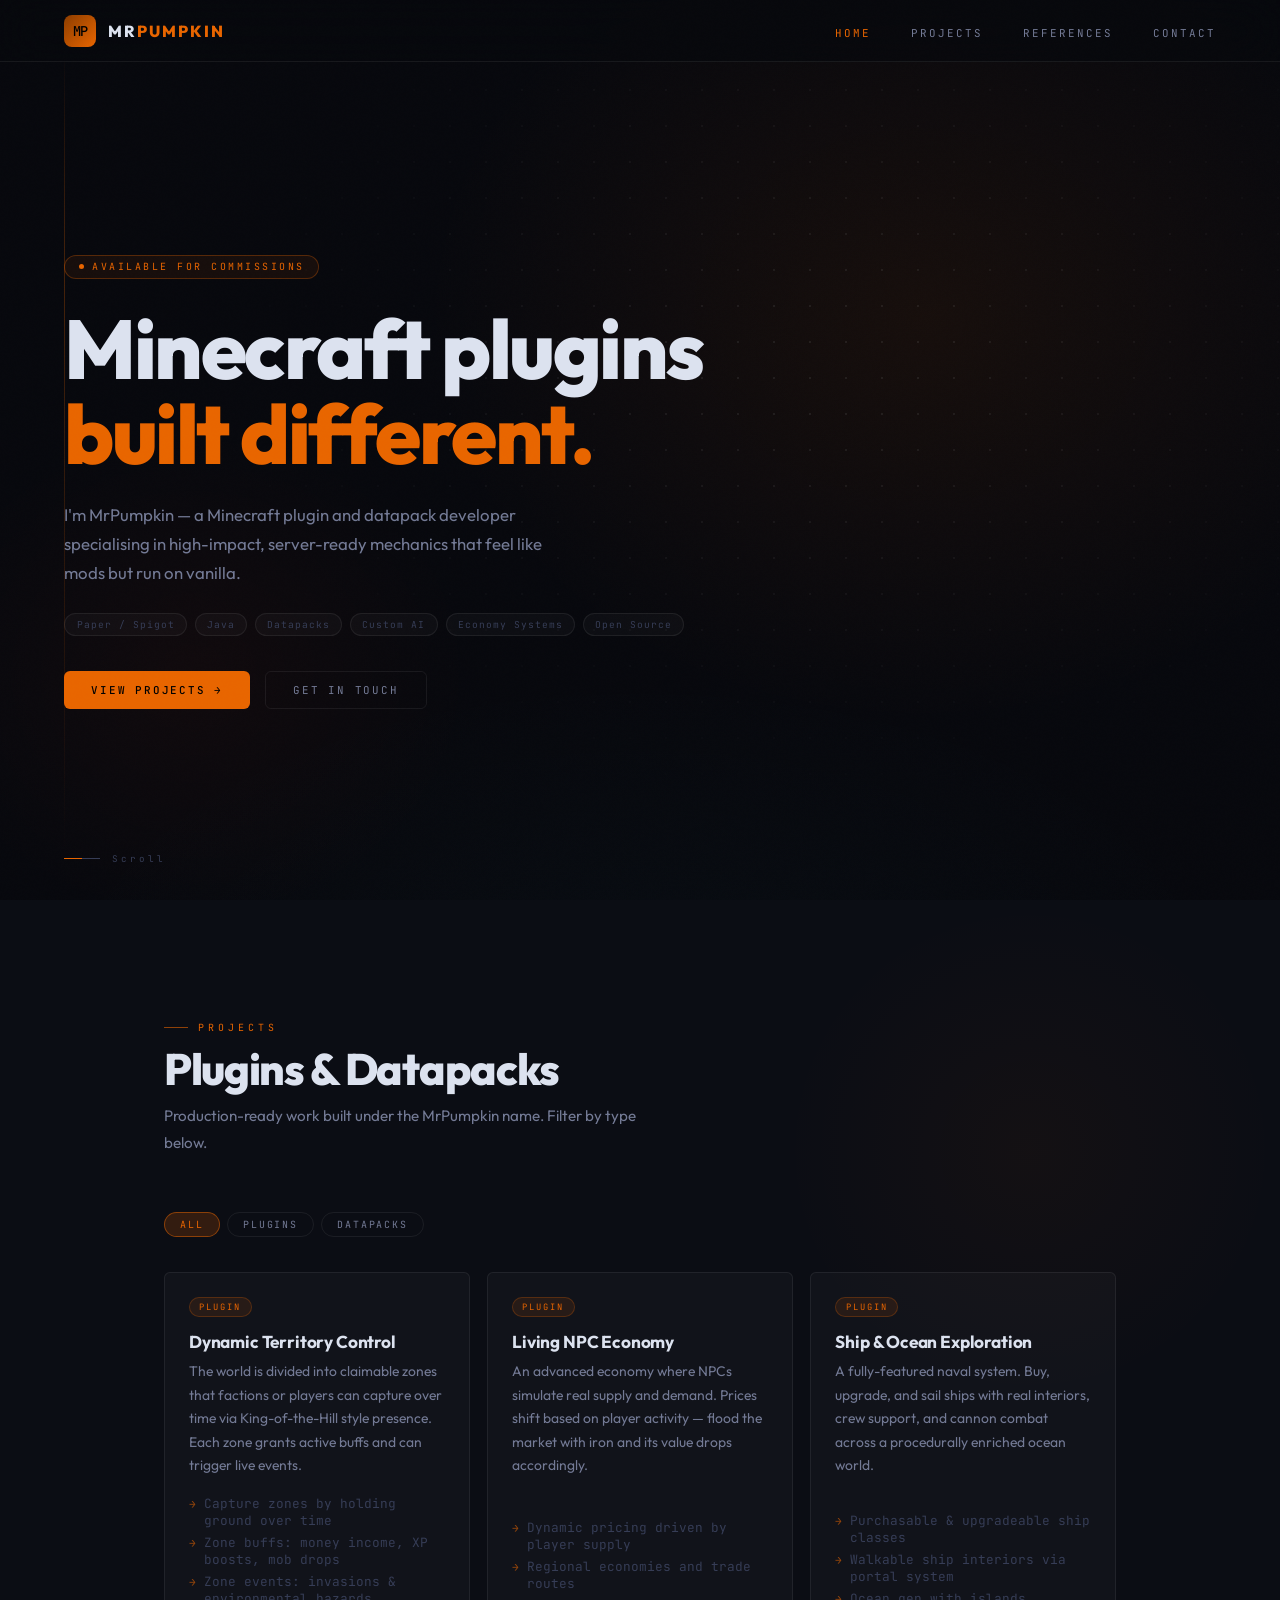
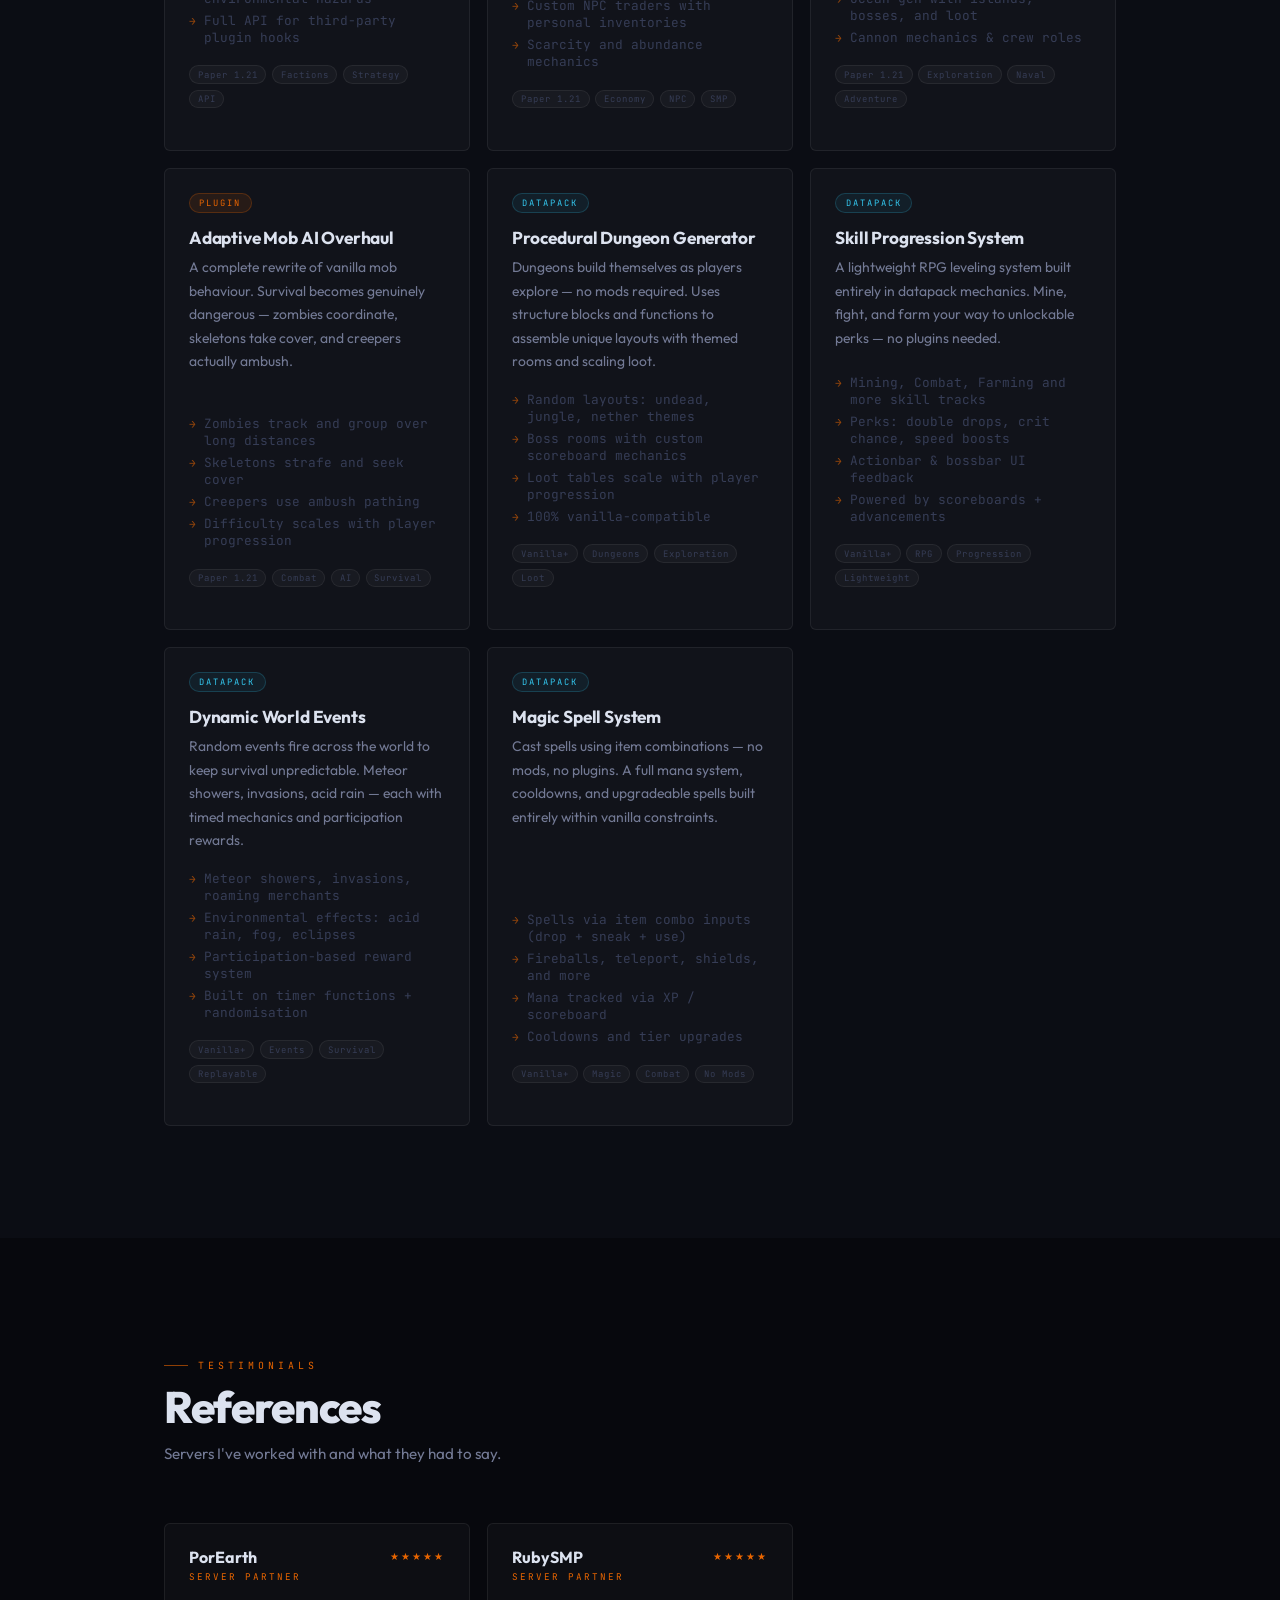
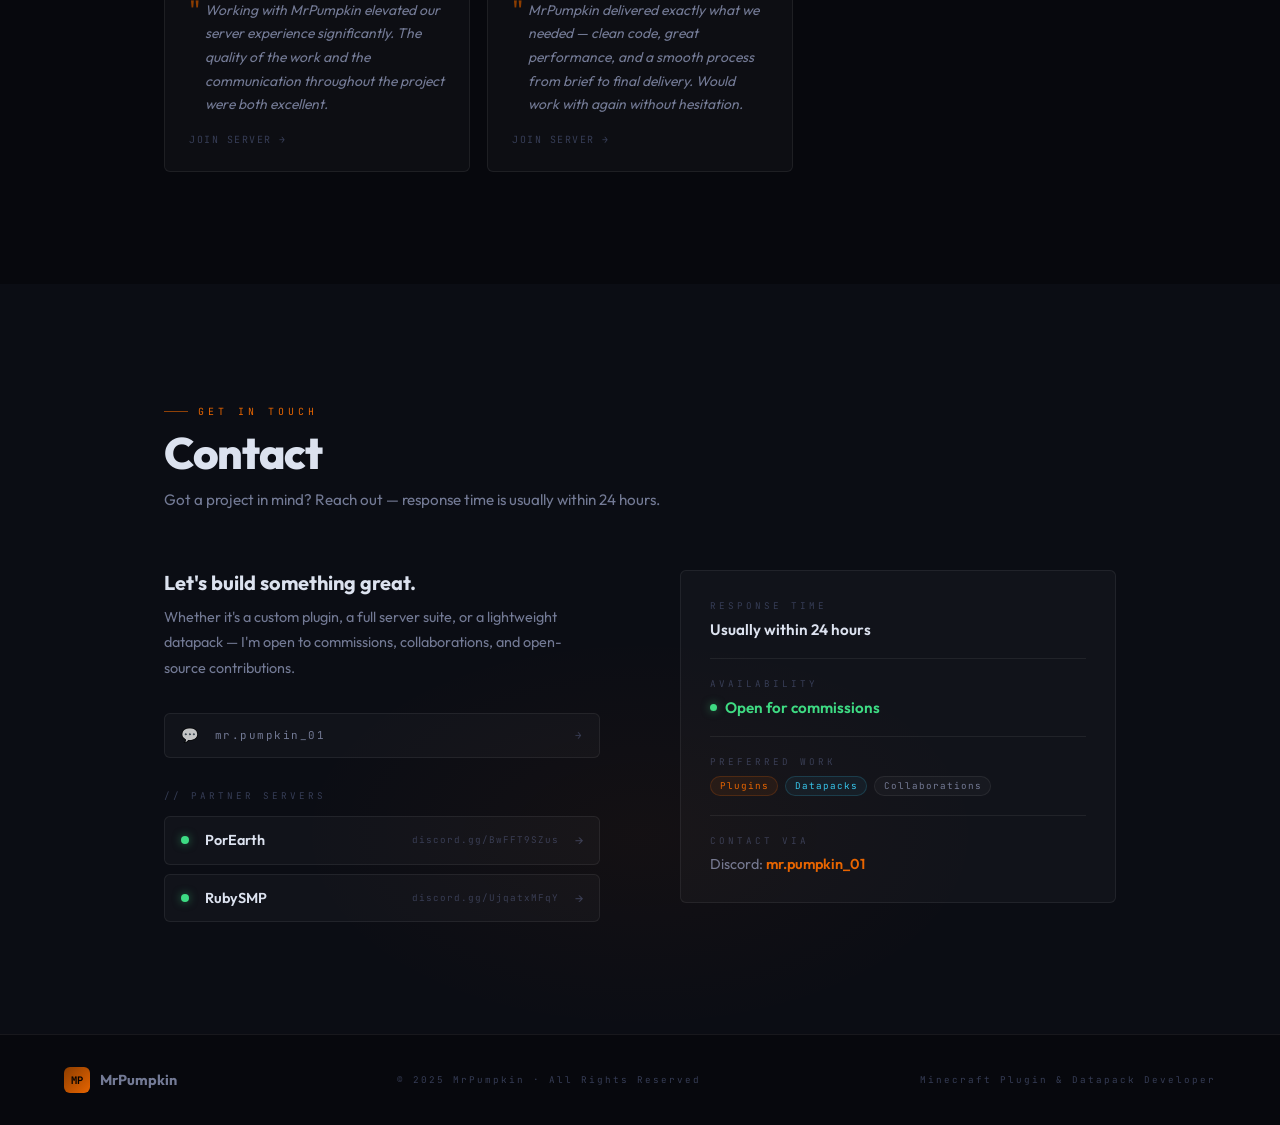
==== index.html @ 72184e40 "Add files via upload" ====
<!DOCTYPE html>
<html lang="en">
<head>
  <meta charset="UTF-8"/>
  <meta name="viewport" content="width=device-width, initial-scale=1.0"/>
  <title>MrPumpkin — Minecraft Developer</title>
  <link href="https://fonts.googleapis.com/css2?family=Outfit:wght@300;400;500;600;700;800&family=JetBrains+Mono:wght@300;400;500&display=swap" rel="stylesheet"/>
  <style>
    :root {
      --bg:        #07080d;
      --bg2:       #0b0d14;
      --bg3:       #0f1119;
      --surface:   rgba(255,255,255,0.028);
      --surface2:  rgba(255,255,255,0.05);
      --border:    rgba(255,255,255,0.065);
      --border-h:  rgba(230,100,0,0.5);

      --amber:     #e86500;
      --amber-lt:  #f5883a;
      --amber-dk:  #8c3d00;
      --amber-glow:rgba(232,101,0,0.18);

      --text:      #dce2ef;
      --text-2:    #737a95;
      --text-3:    #363d56;

      --cyan:      #34c8f0;
      --green:     #3ddc84;

      --r: 6px;
      --mono: 'JetBrains Mono', monospace;
      --sans: 'Outfit', sans-serif;

      --ease: cubic-bezier(0.16, 1, 0.3, 1);
    }

    *, *::before, *::after { box-sizing:border-box; margin:0; padding:0; }
    html { scroll-behavior:smooth; }
    body {
      background:var(--bg);
      color:var(--text);
      font-family:var(--sans);
      font-size:16px;
      overflow-x:hidden;
      -webkit-font-smoothing:antialiased;
    }

    /* ── NOISE OVERLAY ── */
    body::before {
      content:''; position:fixed; inset:0; z-index:900; pointer-events:none;
      background-image:url("data:image/svg+xml,%3Csvg viewBox='0 0 512 512' xmlns='http://www.w3.org/2000/svg'%3E%3Cfilter id='n'%3E%3CfeTurbulence type='fractalNoise' baseFrequency='0.75' numOctaves='4' stitchTiles='stitch'/%3E%3C/filter%3E%3Crect width='100%25' height='100%25' filter='url(%23n)'/%3E%3C/svg%3E");
      opacity:0.022; mix-blend-mode:overlay;
    }

    /* ── NAV ── */
    nav {
      position:fixed; top:0; width:100%; z-index:500;
      height:62px; display:flex; align-items:center; justify-content:space-between;
      padding:0 4rem;
      background:rgba(7,8,13,0.75);
      backdrop-filter:blur(24px) saturate(1.4);
      border-bottom:1px solid var(--border);
      transition:background .3s;
    }
    .logo {
      display:flex; align-items:center; gap:.75rem;
      font-family:var(--sans); font-weight:800; font-size:1rem; color:var(--text);
      text-decoration:none;
    }
    .logo-icon {
      width:32px; height:32px; border-radius:8px;
      background:linear-gradient(135deg, var(--amber-dk), var(--amber));
      display:grid; place-items:center;
      font-size:.85rem; font-family:var(--mono); font-weight:500; color:#000;
      letter-spacing:-1px; flex-shrink:0;
    }
    .logo-name { color:var(--text); }
    .logo-name em { color:var(--amber); font-style:normal; }

    nav ul { list-style:none; display:flex; gap:2.5rem; }
    nav a {
      font-family:var(--mono); font-size:.68rem; letter-spacing:2px;
      text-transform:uppercase; color:var(--text-2); text-decoration:none;
      transition:color .2s;
    }
    nav a:hover, nav a.active { color:var(--amber); }

    /* ── HERO ── */
    #hero {
      min-height:100vh; display:flex; align-items:center;
      padding:62px 4rem 0; position:relative; overflow:hidden;
    }

    /* layered background */
    .hero-bg {
      position:absolute; inset:0; pointer-events:none;
      background:
        radial-gradient(ellipse 60% 70% at 72% 35%, rgba(232,101,0,.07) 0%, transparent 65%),
        radial-gradient(ellipse 40% 50% at 15% 75%, rgba(255,60,0,.04) 0%, transparent 55%),
        radial-gradient(ellipse 80% 60% at 50% 110%, rgba(52,200,240,.025) 0%, transparent 60%),
        var(--bg);
    }

    /* dot grid */
    .hero-dots {
      position:absolute; inset:0; pointer-events:none;
      background-image:radial-gradient(circle, rgba(255,255,255,.07) 1px, transparent 1px);
      background-size:36px 36px;
      mask-image:radial-gradient(ellipse 70% 70% at 65% 40%, black 10%, transparent 75%);
    }

    /* vertical accent lines */
    .hero-vline {
      position:absolute; top:0; bottom:0; width:1px; pointer-events:none;
      background:linear-gradient(transparent 5%, rgba(232,101,0,.15) 30%, rgba(232,101,0,.06) 70%, transparent 95%);
    }
    .hero-vline:nth-child(1){ right:26%; }
    .hero-vline:nth-child(2){ right:52%; opacity:.4; }

    .hero-inner { position:relative; z-index:2; max-width:820px; }

    .pill {
      display:inline-flex; align-items:center; gap:.55rem;
      font-family:var(--mono); font-size:.62rem; letter-spacing:2.5px; text-transform:uppercase;
      padding:.28rem .85rem; border-radius:100px;
      border:1px solid rgba(232,101,0,.3);
      color:var(--amber); background:rgba(232,101,0,.07);
      margin-bottom:1.8rem;
      animation:fadeup .7s var(--ease) both .05s;
    }
    .pill-dot { width:5px; height:5px; background:var(--amber); border-radius:50%; animation:blink 2s ease infinite; }
    @keyframes blink { 0%,100%{opacity:1} 50%{opacity:.25} }

    h1 {
      font-family:var(--sans); font-weight:800;
      font-size:clamp(2.8rem, 6.5vw, 5.5rem);
      line-height:1.02; letter-spacing:-.03em; color:var(--text);
      animation:fadeup .7s var(--ease) both .15s;
    }
    h1 .accent { color:var(--amber); }
    h1 .dim { color:var(--text-2); font-weight:300; }

    .hero-body {
      font-size:1.05rem; line-height:1.75; color:var(--text-2);
      max-width:520px; margin-top:1.4rem;
      animation:fadeup .7s var(--ease) both .28s;
    }

    .hero-stack {
      display:flex; flex-wrap:wrap; gap:.5rem; margin-top:1.6rem;
      animation:fadeup .7s var(--ease) both .38s;
    }
    .stack-tag {
      font-family:var(--mono); font-size:.6rem; letter-spacing:1px;
      padding:.24rem .7rem; border:1px solid var(--border);
      color:var(--text-3); background:var(--surface); border-radius:100px;
    }

    .hero-actions {
      display:flex; gap:.9rem; margin-top:2.2rem; flex-wrap:wrap;
      animation:fadeup .7s var(--ease) both .48s;
    }

    .btn {
      display:inline-flex; align-items:center; gap:.5rem;
      padding:.68rem 1.7rem; font-family:var(--mono); font-size:.68rem;
      letter-spacing:1.8px; text-transform:uppercase; text-decoration:none;
      border:none; cursor:pointer; border-radius:var(--r);
      transition:all .28s var(--ease); white-space:nowrap;
    }
    .btn-primary { background:var(--amber); color:#000; font-weight:500; }
    .btn-primary:hover { background:var(--amber-lt); box-shadow:0 0 32px rgba(232,101,0,.45); transform:translateY(-2px); }
    .btn-outline { background:transparent; color:var(--text-2); border:1px solid var(--border); }
    .btn-outline:hover { border-color:var(--border-h); color:var(--amber); background:var(--amber-glow); transform:translateY(-2px); }

    .hero-scroll {
      position:absolute; bottom:2.2rem; left:4rem; z-index:2;
      display:flex; align-items:center; gap:.7rem;
      font-family:var(--mono); font-size:.58rem; letter-spacing:3px; color:var(--text-3);
      animation:fadeup .7s var(--ease) both .9s;
    }
    .scroll-bar { width:36px; height:1px; background:var(--text-3); position:relative; overflow:hidden; }
    .scroll-fill { position:absolute; inset:0 auto 0 0; width:50%; background:var(--amber); animation:run 2.2s ease infinite; }
    @keyframes run { 0%{left:-60%} 100%{left:120%} }

    /* ── SECTION BASE ── */
    section { position:relative; }
    .wrap { max-width:1080px; margin:0 auto; padding:7rem 4rem; }

    .sh { margin-bottom:3.5rem; }
    .sh-label {
      font-family:var(--mono); font-size:.62rem; letter-spacing:4px; text-transform:uppercase;
      color:var(--amber); display:inline-flex; align-items:center; gap:.65rem; margin-bottom:.7rem;
    }
    .sh-label::before { content:''; display:block; width:24px; height:1px; background:var(--amber); opacity:.6; }
    h2 {
      font-family:var(--sans); font-weight:800;
      font-size:clamp(1.85rem,4vw,2.75rem);
      color:var(--text); letter-spacing:-.03em; line-height:1.1;
    }
    .sh-sub { font-size:.95rem; color:var(--text-2); line-height:1.75; margin-top:.6rem; max-width:500px; }

    /* ── PLUGINS SECTION ── */
    #plugins { background:var(--bg2); }
    #plugins::before {
      content:''; position:absolute; top:0; right:0;
      width:500px; height:500px; pointer-events:none;
      background:radial-gradient(circle, rgba(232,101,0,.04) 0%, transparent 70%);
    }

    .filter-row { display:flex; gap:.45rem; margin-bottom:2.2rem; flex-wrap:wrap; }
    .ftab {
      font-family:var(--mono); font-size:.62rem; letter-spacing:1.8px; text-transform:uppercase;
      padding:.3rem .95rem; background:transparent; border:1px solid var(--border);
      color:var(--text-2); cursor:pointer; border-radius:100px; transition:all .22s;
    }
    .ftab:hover, .ftab.active { border-color:var(--border-h); color:var(--amber); background:var(--amber-glow); }

    .grid { display:grid; grid-template-columns:repeat(auto-fill,minmax(295px,1fr)); gap:1.1rem; }

    .card {
      background:var(--surface); border:1px solid var(--border); border-radius:var(--r);
      padding:1.5rem 1.5rem 1.4rem; position:relative; overflow:hidden;
      transition:border-color .3s var(--ease), transform .3s var(--ease), box-shadow .3s var(--ease);
      display:flex; flex-direction:column;
    }
    /* top glow line */
    .card::after {
      content:''; position:absolute; top:0; left:0; right:0; height:1.5px;
      background:linear-gradient(90deg, transparent, var(--amber), transparent);
      opacity:0; transition:opacity .3s;
    }
    .card:hover { border-color:rgba(232,101,0,.35); transform:translateY(-5px); box-shadow:0 16px 48px rgba(0,0,0,.5), 0 0 0 1px rgba(232,101,0,.08); }
    .card:hover::after { opacity:1; }

    .badge {
      font-family:var(--mono); font-size:.55rem; letter-spacing:2px; text-transform:uppercase;
      padding:.18rem .58rem; border-radius:100px; margin-bottom:.9rem; display:inline-block; width:fit-content;
    }
    .b-plugin { background:rgba(232,101,0,.1); color:var(--amber); border:1px solid rgba(232,101,0,.25); }
    .b-pack   { background:rgba(52,200,240,.07); color:var(--cyan);  border:1px solid rgba(52,200,240,.2); }

    .card h3 { font-size:1.08rem; font-weight:700; color:var(--text); margin-bottom:.42rem; letter-spacing:-.01em; line-height:1.3; }
    .card p  { font-size:.87rem; color:var(--text-2); line-height:1.68; margin-bottom:1.1rem; flex:1; }

    .card-features { list-style:none; margin-bottom:1.2rem; display:flex; flex-direction:column; gap:.32rem; }
    .card-features li {
      font-size:.8rem; color:var(--text-3); font-family:var(--mono);
      display:flex; align-items:baseline; gap:.5rem;
    }
    .card-features li::before { content:'→'; color:var(--amber); opacity:.6; font-size:.7rem; flex-shrink:0; }

    .card-tags { display:flex; flex-wrap:wrap; gap:.35rem; margin-bottom:1.2rem; }
    .ctag {
      font-family:var(--mono); font-size:.56rem; letter-spacing:1px;
      padding:.14rem .48rem; background:rgba(255,255,255,.03);
      border:1px solid var(--border); color:var(--text-3); border-radius:100px;
    }

    /* ── REFERENCES ── */
    #references { background:var(--bg); }

    .refs-grid { display:grid; grid-template-columns:repeat(auto-fill,minmax(260px,1fr)); gap:1.1rem; }

    .ref-card {
      background:var(--surface); border:1px solid var(--border); border-radius:var(--r);
      padding:1.5rem; transition:border-color .3s var(--ease), transform .3s var(--ease);
    }
    .ref-card:hover { border-color:rgba(232,101,0,.3); transform:translateY(-3px); }

    .ref-head { display:flex; align-items:flex-start; justify-content:space-between; margin-bottom:1rem; }
    .ref-name { font-size:1rem; font-weight:700; color:var(--text); line-height:1.2; }
    .ref-role { font-family:var(--mono); font-size:.58rem; letter-spacing:2px; color:var(--amber); margin-top:.2rem; text-transform:uppercase; }
    .ref-stars { color:var(--amber); font-size:.65rem; letter-spacing:2px; margin-top:.1rem; }

    .ref-quote { font-size:.87rem; color:var(--text-2); line-height:1.7; font-style:italic; position:relative; padding-left:1rem; }
    .ref-quote::before { content:'"'; position:absolute; left:0; top:-.2rem; font-size:1.8rem; color:var(--amber-dk); font-family:var(--sans); font-style:normal; line-height:1; }

    .ref-link {
      display:inline-flex; align-items:center; gap:.4rem; margin-top:1rem;
      font-family:var(--mono); font-size:.62rem; letter-spacing:1.5px; text-transform:uppercase;
      color:var(--text-3); text-decoration:none; border-bottom:1px solid transparent;
      transition:color .2s, border-color .2s, gap .2s;
    }
    .ref-link:hover { color:var(--amber); border-color:var(--amber); gap:.7rem; }

    /* ── CONTACT ── */
    #contact {
      background:var(--bg2);
    }
    #contact::before {
      content:''; position:absolute; bottom:0; left:50%; transform:translateX(-50%);
      width:700px; height:400px; pointer-events:none;
      background:radial-gradient(ellipse, rgba(232,101,0,.04) 0%, transparent 70%);
    }

    .contact-layout { display:grid; grid-template-columns:1fr 1fr; gap:5rem; align-items:start; }
    @media(max-width:740px){ .contact-layout{ grid-template-columns:1fr; gap:3rem; } }

    .ci-title { font-size:1.25rem; font-weight:700; color:var(--text); margin-bottom:.65rem; }
    .ci-body  { font-size:.9rem; color:var(--text-2); line-height:1.75; margin-bottom:2rem; }

    .contact-links { display:flex; flex-direction:column; gap:.55rem; }
    .cl {
      display:flex; align-items:center; gap:.9rem;
      padding:.78rem 1rem; border:1px solid var(--border); border-radius:var(--r);
      text-decoration:none; color:var(--text-2);
      font-family:var(--mono); font-size:.68rem; letter-spacing:1.5px;
      background:var(--surface); transition:all .25s var(--ease);
    }
    .cl:hover { border-color:var(--border-h); color:var(--amber); background:var(--amber-glow); padding-left:1.4rem; }
    .cl-icon { font-size:.88rem; opacity:.75; flex-shrink:0; }
    .cl-label { flex:1; }
    .cl-arr { color:var(--text-3); transition:transform .2s, color .2s; }
    .cl:hover .cl-arr { transform:translateX(4px); color:var(--amber); }

    /* server cards */
    .server-section { margin-top:2rem; }
    .server-label {
      font-family:var(--mono); font-size:.58rem; letter-spacing:3px; text-transform:uppercase;
      color:var(--text-3); margin-bottom:.9rem; display:block;
    }
    .server-cards { display:flex; flex-direction:column; gap:.55rem; }
    .sc {
      display:flex; align-items:center; gap:1rem;
      padding:.9rem 1rem; border:1px solid var(--border); border-radius:var(--r);
      background:var(--surface); transition:all .25s var(--ease);
      text-decoration:none;
    }
    .sc:hover { border-color:var(--border-h); background:var(--amber-glow); transform:translateX(4px); }
    .sc-dot { width:8px; height:8px; background:var(--green); border-radius:50%; flex-shrink:0; box-shadow:0 0 8px rgba(61,220,132,.5); }
    .sc-name { font-weight:600; font-size:.9rem; color:var(--text); flex:1; }
    .sc-tag { font-family:var(--mono); font-size:.58rem; letter-spacing:1px; color:var(--text-3); }
    .sc-arr { color:var(--text-3); font-size:.8rem; transition:transform .2s; }
    .sc:hover .sc-arr { transform:translateX(4px); color:var(--amber); }

    /* ── FOOTER ── */
    footer {
      background:var(--bg); border-top:1px solid var(--border);
      padding:2rem 4rem; display:flex; align-items:center;
      justify-content:space-between; flex-wrap:wrap; gap:1rem;
    }
    .f-logo { display:flex; align-items:center; gap:.65rem; }
    .f-logo-icon { width:26px; height:26px; border-radius:6px; background:linear-gradient(135deg, var(--amber-dk), var(--amber)); display:grid; place-items:center; font-family:var(--mono); font-size:.65rem; color:#000; font-weight:700; }
    .f-logo-name { font-weight:700; font-size:.9rem; color:var(--text-2); }
    .f-copy { font-family:var(--mono); font-size:.58rem; letter-spacing:2px; color:var(--text-3); }

    /* ── REVEAL ── */
    .reveal { opacity:0; transform:translateY(22px); transition:opacity .75s var(--ease), transform .75s var(--ease); }
    .reveal.in { opacity:1; transform:none; }

    /* ── UTIL ── */
    @keyframes fadeup { from{opacity:0;transform:translateY(16px)} to{opacity:1;transform:none} }

    .empty { font-family:var(--mono); font-size:.7rem; letter-spacing:2px; color:var(--text-3); text-align:center; padding:3rem; border:1px dashed var(--border); border-radius:var(--r); width:100%; display:none; }

    @media(max-width:620px){
      nav { padding:0 1.4rem; }
      nav ul { gap:1.4rem; }
      .wrap { padding:5rem 1.4rem; }
      #hero { padding:62px 1.4rem 0; }
      .hero-scroll { left:1.4rem; }
      footer { padding:1.5rem 1.4rem; flex-direction:column; align-items:flex-start; }
    }
  </style>
</head>
<body>

<!-- NAV -->
<nav id="nav">
  <a class="logo" href="#hero">
    <div class="logo-icon">MP</div>
    <span class="logo-name">Mr<em>Pumpkin</em></span>
  </a>
  <ul>
    <li><a href="#hero">Home</a></li>
    <li><a href="#plugins">Projects</a></li>
    <li><a href="#references">References</a></li>
    <li><a href="#contact">Contact</a></li>
  </ul>
</nav>

<!-- ── HERO ── -->
<section id="hero">
  <div class="hero-bg"></div>
  <div class="hero-dots"></div>
  <div class="hero-vline"></div>
  <div class="hero-vline"></div>

  <div class="hero-inner">
    <div class="pill"><span class="pill-dot"></span>Available for commissions</div>
    <h1>
      Minecraft plugins<br>
      <span class="accent">built different.</span>
    </h1>
    <p class="hero-body">
      I'm MrPumpkin — a Minecraft plugin and datapack developer specialising in high-impact, server-ready mechanics that feel like mods but run on vanilla.
    </p>
    <div class="hero-stack">
      <span class="stack-tag">Paper / Spigot</span>
      <span class="stack-tag">Java</span>
      <span class="stack-tag">Datapacks</span>
      <span class="stack-tag">Custom AI</span>
      <span class="stack-tag">Economy Systems</span>
      <span class="stack-tag">Open Source</span>
    </div>
    <div class="hero-actions">
      <a href="#plugins" class="btn btn-primary">View Projects →</a>
      <a href="#contact" class="btn btn-outline">Get in Touch</a>
    </div>
  </div>

  <div class="hero-scroll">
    <div class="scroll-bar"><div class="scroll-fill"></div></div>
    Scroll
  </div>
</section>

<!-- ── PLUGINS & DATAPACKS ── -->
<section id="plugins">
  <div class="wrap">
    <div class="sh reveal">
      <div class="sh-label">Projects</div>
      <h2>Plugins &amp; Datapacks</h2>
      <p class="sh-sub">Production-ready work built under the MrPumpkin name. Filter by type below.</p>
    </div>

    <div class="filter-row reveal" style="transition-delay:.06s">
      <button class="ftab active" data-f="all">All</button>
      <button class="ftab" data-f="plugin">Plugins</button>
      <button class="ftab" data-f="pack">Datapacks</button>
    </div>

    <div class="grid" id="cardGrid">

      <!-- PLUGIN 1 -->
      <div class="card reveal" data-t="plugin" style="transition-delay:.08s">
        <div class="badge b-plugin">Plugin</div>
        <h3>Dynamic Territory Control</h3>
        <p>The world is divided into claimable zones that factions or players can capture over time via King-of-the-Hill style presence. Each zone grants active buffs and can trigger live events.</p>
        <ul class="card-features">
          <li>Capture zones by holding ground over time</li>
          <li>Zone buffs: money income, XP boosts, mob drops</li>
          <li>Zone events: invasions &amp; environmental hazards</li>
          <li>Full API for third-party plugin hooks</li>
        </ul>
        <div class="card-tags">
          <span class="ctag">Paper 1.21</span>
          <span class="ctag">Factions</span>
          <span class="ctag">Strategy</span>
          <span class="ctag">API</span>
        </div>
      </div>

      <!-- PLUGIN 2 -->
      <div class="card reveal" data-t="plugin" style="transition-delay:.13s">
        <div class="badge b-plugin">Plugin</div>
        <h3>Living NPC Economy</h3>
        <p>An advanced economy where NPCs simulate real supply and demand. Prices shift based on player activity — flood the market with iron and its value drops accordingly.</p>
        <ul class="card-features">
          <li>Dynamic pricing driven by player supply</li>
          <li>Regional economies and trade routes</li>
          <li>Custom NPC traders with personal inventories</li>
          <li>Scarcity and abundance mechanics</li>
        </ul>
        <div class="card-tags">
          <span class="ctag">Paper 1.21</span>
          <span class="ctag">Economy</span>
          <span class="ctag">NPC</span>
          <span class="ctag">SMP</span>
        </div>
      </div>

      <!-- PLUGIN 3 -->
      <div class="card reveal" data-t="plugin" style="transition-delay:.18s">
        <div class="badge b-plugin">Plugin</div>
        <h3>Ship &amp; Ocean Exploration</h3>
        <p>A fully-featured naval system. Buy, upgrade, and sail ships with real interiors, crew support, and cannon combat across a procedurally enriched ocean world.</p>
        <ul class="card-features">
          <li>Purchasable &amp; upgradeable ship classes</li>
          <li>Walkable ship interiors via portal system</li>
          <li>Ocean gen with islands, bosses, and loot</li>
          <li>Cannon mechanics &amp; crew roles</li>
        </ul>
        <div class="card-tags">
          <span class="ctag">Paper 1.21</span>
          <span class="ctag">Exploration</span>
          <span class="ctag">Naval</span>
          <span class="ctag">Adventure</span>
        </div>
      </div>

      <!-- PLUGIN 4 -->
      <div class="card reveal" data-t="plugin" style="transition-delay:.23s">
        <div class="badge b-plugin">Plugin</div>
        <h3>Adaptive Mob AI Overhaul</h3>
        <p>A complete rewrite of vanilla mob behaviour. Survival becomes genuinely dangerous — zombies coordinate, skeletons take cover, and creepers actually ambush.</p>
        <ul class="card-features">
          <li>Zombies track and group over long distances</li>
          <li>Skeletons strafe and seek cover</li>
          <li>Creepers use ambush pathing</li>
          <li>Difficulty scales with player progression</li>
        </ul>
        <div class="card-tags">
          <span class="ctag">Paper 1.21</span>
          <span class="ctag">Combat</span>
          <span class="ctag">AI</span>
          <span class="ctag">Survival</span>
        </div>
      </div>

      <!-- DATAPACK 1 -->
      <div class="card reveal" data-t="pack" style="transition-delay:.1s">
        <div class="badge b-pack">Datapack</div>
        <h3>Procedural Dungeon Generator</h3>
        <p>Dungeons build themselves as players explore — no mods required. Uses structure blocks and functions to assemble unique layouts with themed rooms and scaling loot.</p>
        <ul class="card-features">
          <li>Random layouts: undead, jungle, nether themes</li>
          <li>Boss rooms with custom scoreboard mechanics</li>
          <li>Loot tables scale with player progression</li>
          <li>100% vanilla-compatible</li>
        </ul>
        <div class="card-tags">
          <span class="ctag">Vanilla+</span>
          <span class="ctag">Dungeons</span>
          <span class="ctag">Exploration</span>
          <span class="ctag">Loot</span>
        </div>
      </div>

      <!-- DATAPACK 2 -->
      <div class="card reveal" data-t="pack" style="transition-delay:.15s">
        <div class="badge b-pack">Datapack</div>
        <h3>Skill Progression System</h3>
        <p>A lightweight RPG leveling system built entirely in datapack mechanics. Mine, fight, and farm your way to unlockable perks — no plugins needed.</p>
        <ul class="card-features">
          <li>Mining, Combat, Farming and more skill tracks</li>
          <li>Perks: double drops, crit chance, speed boosts</li>
          <li>Actionbar &amp; bossbar UI feedback</li>
          <li>Powered by scoreboards + advancements</li>
        </ul>
        <div class="card-tags">
          <span class="ctag">Vanilla+</span>
          <span class="ctag">RPG</span>
          <span class="ctag">Progression</span>
          <span class="ctag">Lightweight</span>
        </div>
      </div>

      <!-- DATAPACK 3 -->
      <div class="card reveal" data-t="pack" style="transition-delay:.2s">
        <div class="badge b-pack">Datapack</div>
        <h3>Dynamic World Events</h3>
        <p>Random events fire across the world to keep survival unpredictable. Meteor showers, invasions, acid rain — each with timed mechanics and participation rewards.</p>
        <ul class="card-features">
          <li>Meteor showers, invasions, roaming merchants</li>
          <li>Environmental effects: acid rain, fog, eclipses</li>
          <li>Participation-based reward system</li>
          <li>Built on timer functions + randomisation</li>
        </ul>
        <div class="card-tags">
          <span class="ctag">Vanilla+</span>
          <span class="ctag">Events</span>
          <span class="ctag">Survival</span>
          <span class="ctag">Replayable</span>
        </div>
      </div>

      <!-- DATAPACK 4 -->
      <div class="card reveal" data-t="pack" style="transition-delay:.25s">
        <div class="badge b-pack">Datapack</div>
        <h3>Magic Spell System</h3>
        <p>Cast spells using item combinations — no mods, no plugins. A full mana system, cooldowns, and upgradeable spells built entirely within vanilla constraints.</p>
        <ul class="card-features">
          <li>Spells via item combo inputs (drop + sneak + use)</li>
          <li>Fireballs, teleport, shields, and more</li>
          <li>Mana tracked via XP / scoreboard</li>
          <li>Cooldowns and tier upgrades</li>
        </ul>
        <div class="card-tags">
          <span class="ctag">Vanilla+</span>
          <span class="ctag">Magic</span>
          <span class="ctag">Combat</span>
          <span class="ctag">No Mods</span>
        </div>
      </div>

    </div>
    <p class="empty" id="emptyMsg">// No projects match this filter. //</p>
  </div>
</section>

<!-- ── REFERENCES ── -->
<section id="references">
  <div class="wrap">
    <div class="sh reveal">
      <div class="sh-label">Testimonials</div>
      <h2>References</h2>
      <p class="sh-sub">Servers I've worked with and what they had to say.</p>
    </div>

    <div class="refs-grid">

      <div class="ref-card reveal" style="transition-delay:.08s">
        <div class="ref-head">
          <div>
            <div class="ref-name">PorEarth</div>
            <div class="ref-role">Server Partner</div>
          </div>
          <div class="ref-stars">★★★★★</div>
        </div>
        <p class="ref-quote">Working with MrPumpkin elevated our server experience significantly. The quality of the work and the communication throughout the project were both excellent.</p>
        <a href="https://discord.gg/BwFFT9SZus" target="_blank" class="ref-link">Join server →</a>
      </div>

      <div class="ref-card reveal" style="transition-delay:.15s">
        <div class="ref-head">
          <div>
            <div class="ref-name">RubySMP</div>
            <div class="ref-role">Server Partner</div>
          </div>
          <div class="ref-stars">★★★★★</div>
        </div>
        <p class="ref-quote">MrPumpkin delivered exactly what we needed — clean code, great performance, and a smooth process from brief to final delivery. Would work with again without hesitation.</p>
        <a href="https://discord.gg/UjqatxMFqY" target="_blank" class="ref-link">Join server →</a>
      </div>

    </div>
  </div>
</section>

<!-- ── CONTACT ── -->
<section id="contact">
  <div class="wrap">
    <div class="sh reveal">
      <div class="sh-label">Get in Touch</div>
      <h2>Contact</h2>
      <p class="sh-sub">Got a project in mind? Reach out — response time is usually within 24 hours.</p>
    </div>

    <div class="contact-layout">

      <div class="reveal" style="transition-delay:.08s">
        <p class="ci-title">Let's build something great.</p>
        <p class="ci-body">Whether it's a custom plugin, a full server suite, or a lightweight datapack — I'm open to commissions, collaborations, and open-source contributions.</p>
        <div class="contact-links">
          <a href="https://discord.com/users/mr.pumpkin_01" target="_blank" class="cl">
            <span class="cl-icon">💬</span>
            <span class="cl-label">mr.pumpkin_01</span>
            <span class="cl-arr">→</span>
          </a>
        </div>

        <div class="server-section">
          <span class="server-label">// Partner Servers</span>
          <div class="server-cards">
            <a href="https://discord.gg/BwFFT9SZus" target="_blank" class="sc">
              <span class="sc-dot"></span>
              <span class="sc-name">PorEarth</span>
              <span class="sc-tag">discord.gg/BwFFT9SZus</span>
              <span class="sc-arr">→</span>
            </a>
            <a href="https://discord.gg/UjqatxMFqY" target="_blank" class="sc">
              <span class="sc-dot"></span>
              <span class="sc-name">RubySMP</span>
              <span class="sc-tag">discord.gg/UjqatxMFqY</span>
              <span class="sc-arr">→</span>
            </a>
          </div>
        </div>
      </div>

      <!-- right side info panel -->
      <div class="reveal" style="transition-delay:.15s">
        <div style="background:var(--surface); border:1px solid var(--border); border-radius:var(--r); padding:1.8rem; display:flex; flex-direction:column; gap:1.2rem;">
          <div>
            <div style="font-family:var(--mono); font-size:.58rem; letter-spacing:3px; text-transform:uppercase; color:var(--text-3); margin-bottom:.5rem;">Response time</div>
            <div style="font-size:.95rem; color:var(--text); font-weight:600;">Usually within 24 hours</div>
          </div>
          <div style="height:1px; background:var(--border);"></div>
          <div>
            <div style="font-family:var(--mono); font-size:.58rem; letter-spacing:3px; text-transform:uppercase; color:var(--text-3); margin-bottom:.5rem;">Availability</div>
            <div style="display:flex; align-items:center; gap:.5rem;">
              <span style="width:7px; height:7px; background:var(--green); border-radius:50%; box-shadow:0 0 8px rgba(61,220,132,.5); display:inline-block; animation:blink 2s ease infinite;"></span>
              <span style="font-size:.95rem; color:var(--green); font-weight:600;">Open for commissions</span>
            </div>
          </div>
          <div style="height:1px; background:var(--border);"></div>
          <div>
            <div style="font-family:var(--mono); font-size:.58rem; letter-spacing:3px; text-transform:uppercase; color:var(--text-3); margin-bottom:.5rem;">Preferred work</div>
            <div style="display:flex; flex-wrap:wrap; gap:.4rem; margin-top:.1rem;">
              <span style="font-family:var(--mono); font-size:.58rem; letter-spacing:1px; padding:.18rem .55rem; background:rgba(232,101,0,.08); border:1px solid rgba(232,101,0,.2); color:var(--amber); border-radius:100px;">Plugins</span>
              <span style="font-family:var(--mono); font-size:.58rem; letter-spacing:1px; padding:.18rem .55rem; background:rgba(52,200,240,.06); border:1px solid rgba(52,200,240,.18); color:var(--cyan); border-radius:100px;">Datapacks</span>
              <span style="font-family:var(--mono); font-size:.58rem; letter-spacing:1px; padding:.18rem .55rem; background:var(--surface); border:1px solid var(--border); color:var(--text-2); border-radius:100px;">Collaborations</span>
            </div>
          </div>
          <div style="height:1px; background:var(--border);"></div>
          <div>
            <div style="font-family:var(--mono); font-size:.58rem; letter-spacing:3px; text-transform:uppercase; color:var(--text-3); margin-bottom:.5rem;">Contact via</div>
            <div style="font-size:.9rem; color:var(--text-2);">Discord: <span style="color:var(--amber); font-weight:600;">mr.pumpkin_01</span></div>
          </div>
        </div>
      </div>

    </div>
  </div>
</section>

<!-- FOOTER -->
<footer>
  <div class="f-logo">
    <div class="f-logo-icon">MP</div>
    <span class="f-logo-name">MrPumpkin</span>
  </div>
  <div class="f-copy">© 2025 MrPumpkin · All Rights Reserved</div>
  <div class="f-copy">Minecraft Plugin &amp; Datapack Developer</div>
</footer>

<script>
  // Scroll reveal
  const obs = new IntersectionObserver(
    els => els.forEach(e => { if (e.isIntersecting) e.target.classList.add('in'); }),
    { threshold: 0.1 }
  );
  document.querySelectorAll('.reveal').forEach(el => obs.observe(el));

  // Active nav highlight
  const secs = document.querySelectorAll('section');
  const navLinks = document.querySelectorAll('nav a');
  window.addEventListener('scroll', () => {
    let cur = '';
    secs.forEach(s => { if (scrollY >= s.offsetTop - 110) cur = s.id; });
    navLinks.forEach(a => a.classList.toggle('active', a.getAttribute('href') === '#' + cur));
  });

  // Filter tabs
  document.querySelectorAll('.ftab').forEach(tab => {
    tab.addEventListener('click', () => {
      document.querySelectorAll('.ftab').forEach(t => t.classList.remove('active'));
      tab.classList.add('active');
      const f = tab.dataset.f;
      let n = 0;
      document.querySelectorAll('.card').forEach(c => {
        const show = f === 'all' || c.dataset.t === f;
        c.style.display = show ? '' : 'none';
        if (show) n++;
      });
      document.getElementById('emptyMsg').style.display = n ? 'none' : 'block';
    });
  });
</script>
</body>
</html>
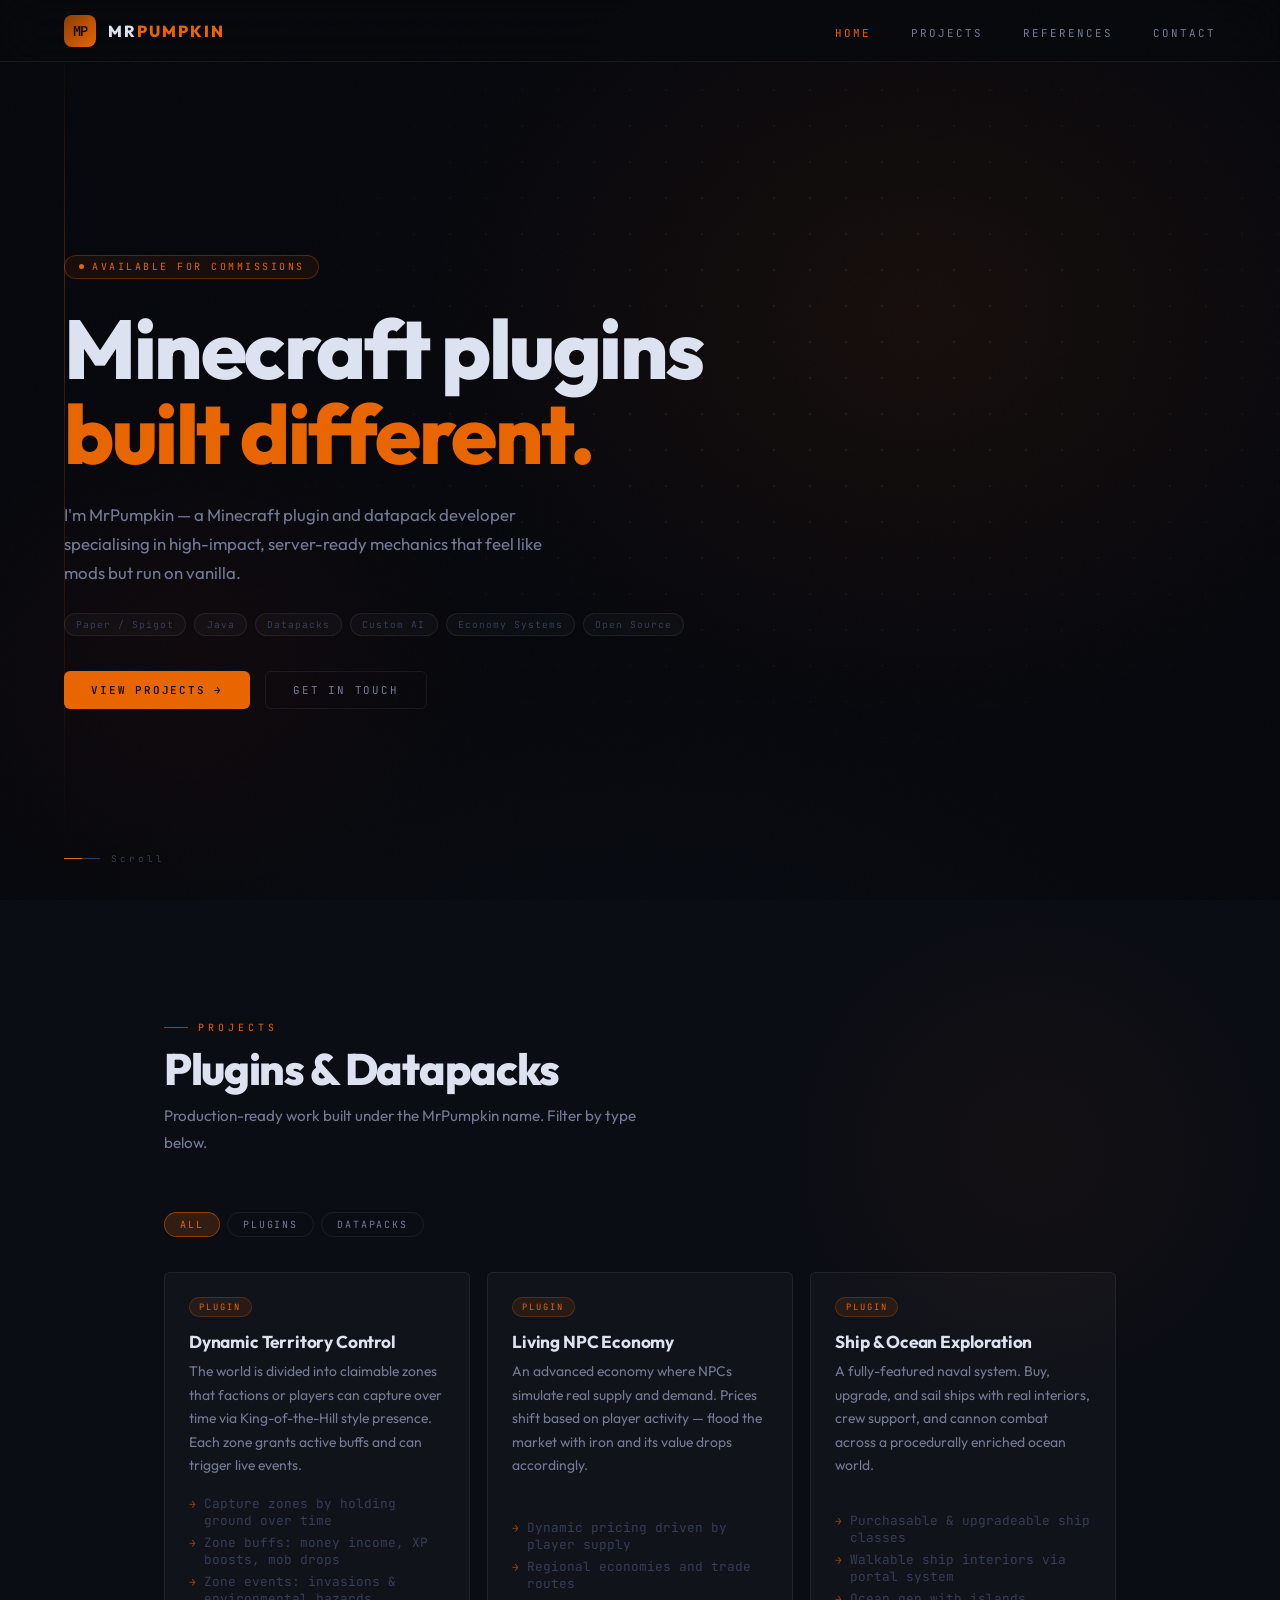
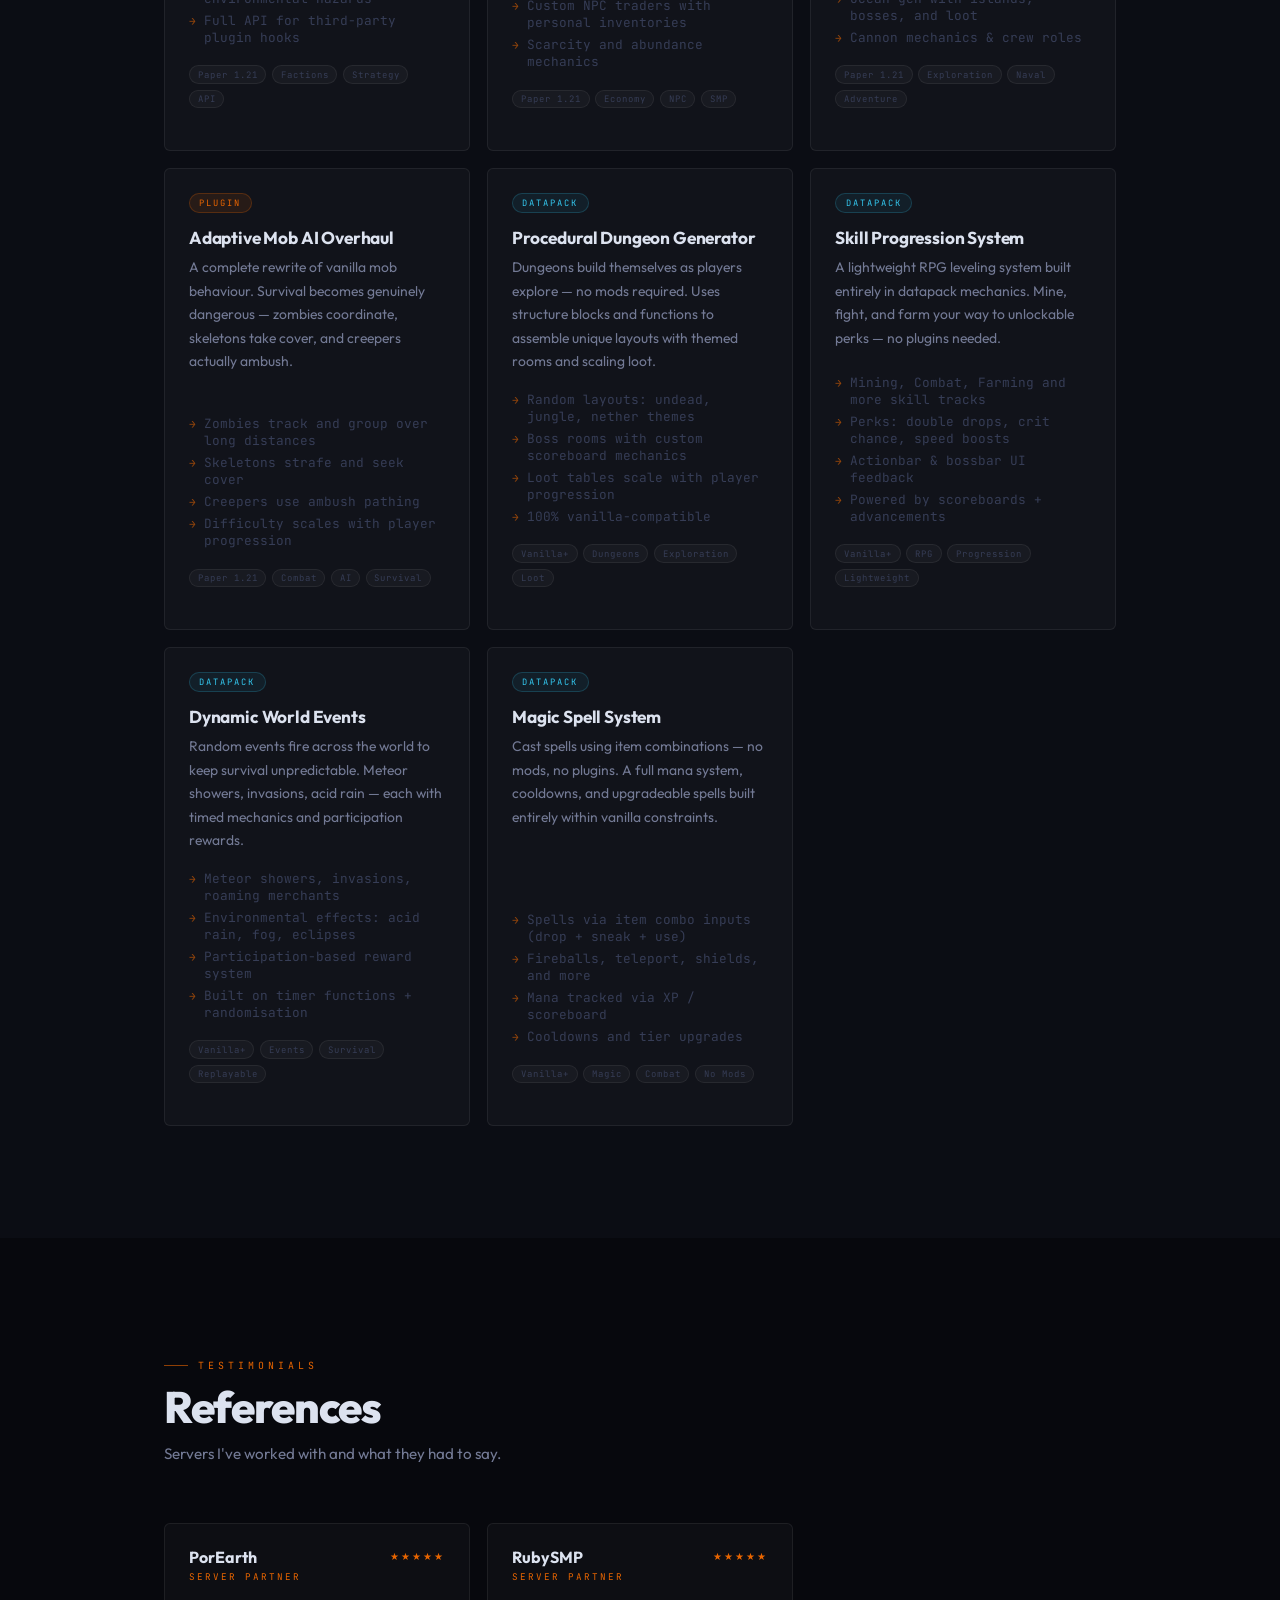
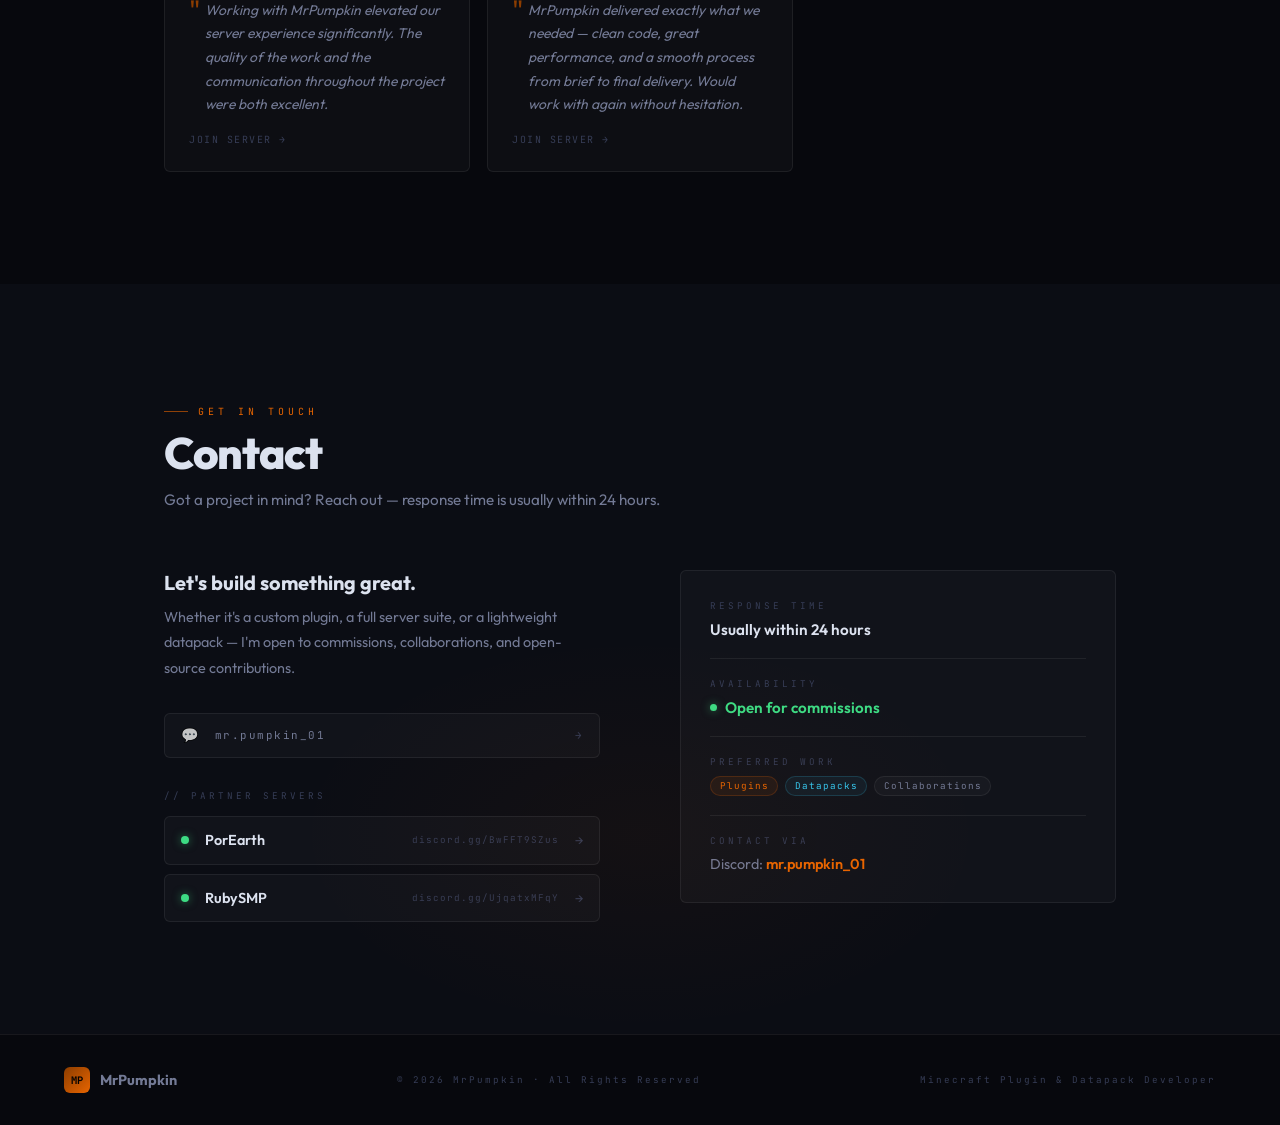
==== commit 1d05700f: "Update index.html" ====
--- a/index.html
+++ b/index.html
@@ -712,7 +712,7 @@
     <div class="f-logo-icon">MP</div>
     <span class="f-logo-name">MrPumpkin</span>
   </div>
-  <div class="f-copy">© 2025 MrPumpkin · All Rights Reserved</div>
+  <div class="f-copy">© 2026 MrPumpkin · All Rights Reserved</div>
   <div class="f-copy">Minecraft Plugin &amp; Datapack Developer</div>
 </footer>
 
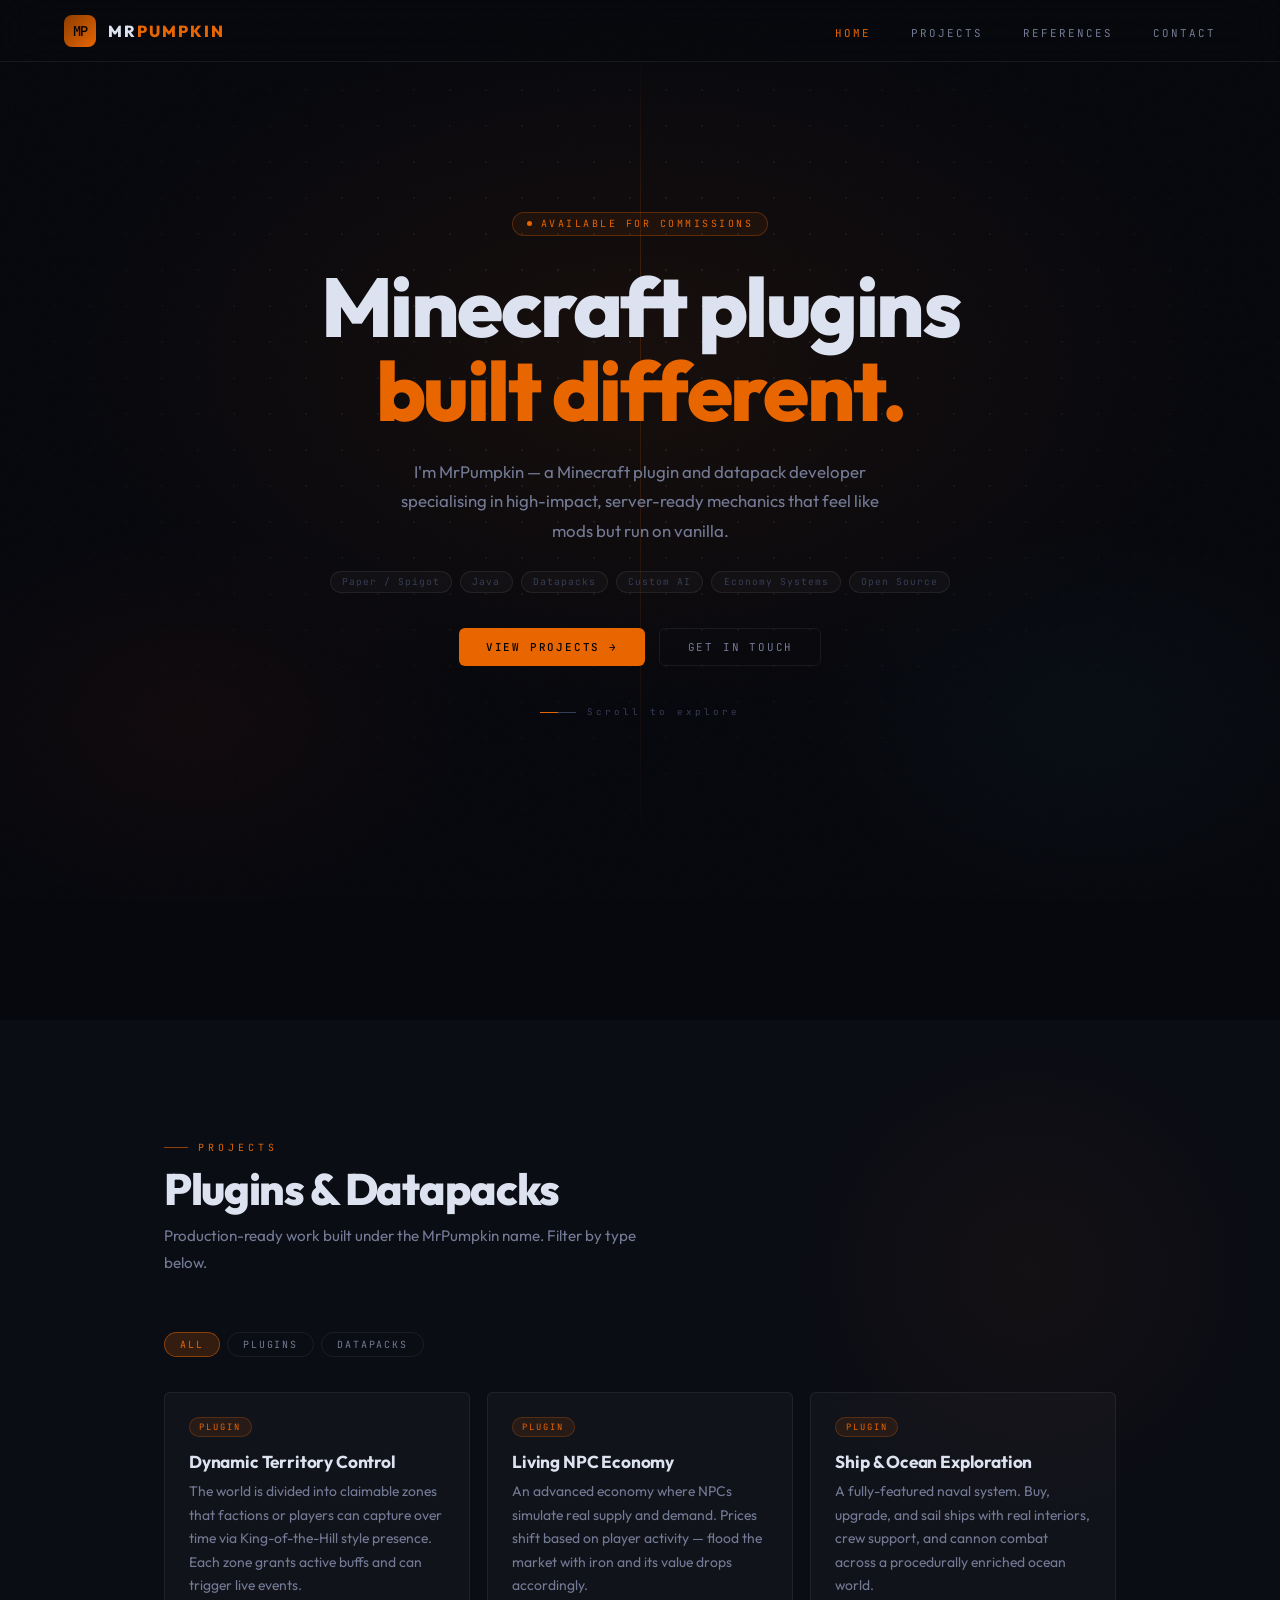
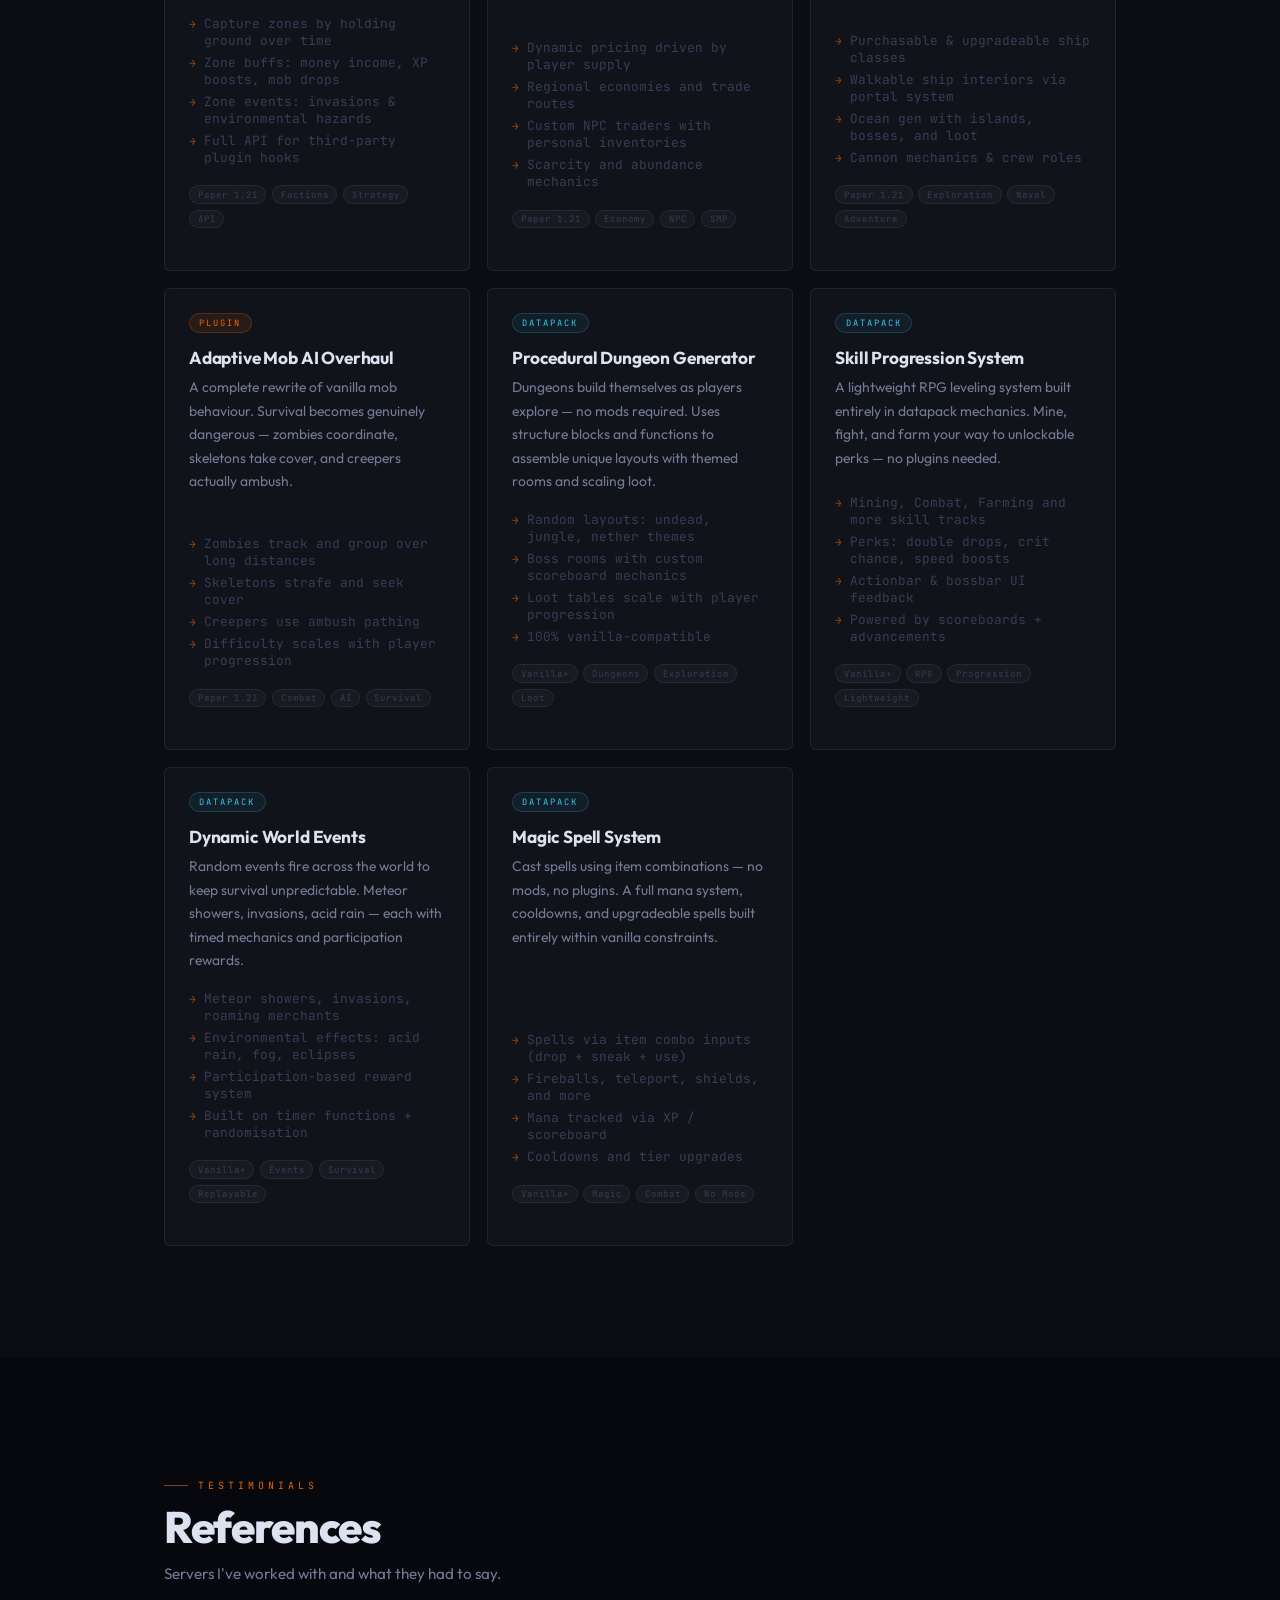
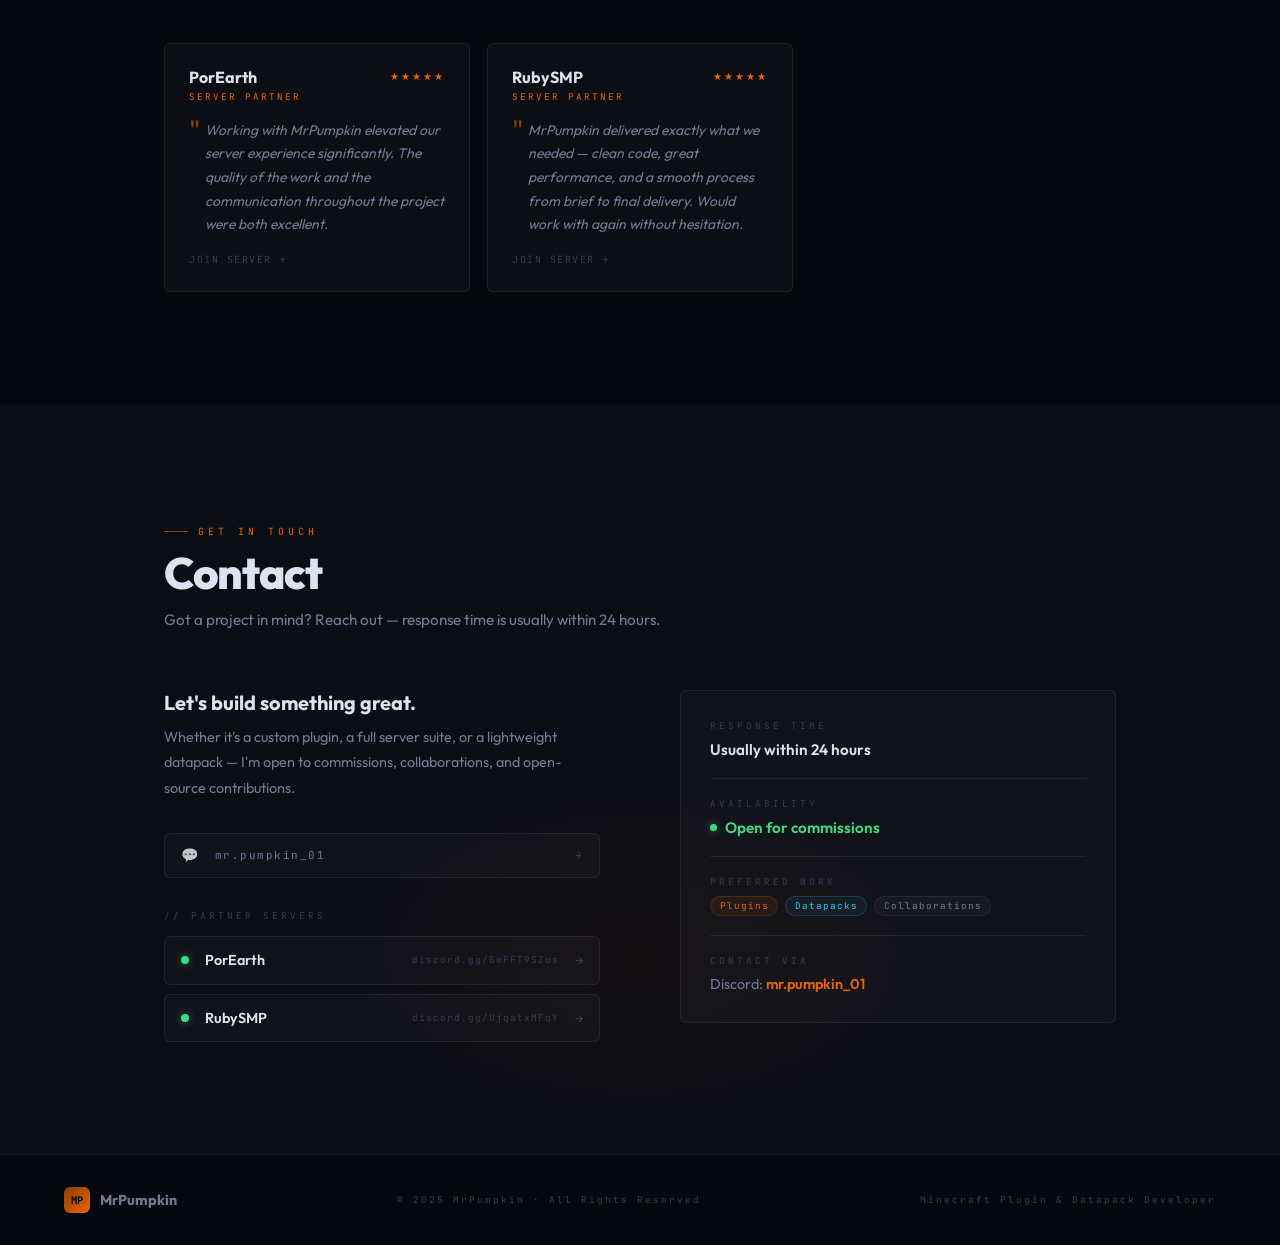
==== commit e885faeb: "Add files via upload" ====
--- a/index.html
+++ b/index.html
@@ -87,17 +87,19 @@
 
     /* ── HERO ── */
     #hero {
-      min-height:100vh; display:flex; align-items:center;
+      min-height:100vh; display:flex; flex-direction:column;
+      align-items:center; justify-content:center;
       padding:62px 4rem 0; position:relative; overflow:hidden;
+      text-align:center;
     }
 
     /* layered background */
     .hero-bg {
       position:absolute; inset:0; pointer-events:none;
       background:
-        radial-gradient(ellipse 60% 70% at 72% 35%, rgba(232,101,0,.07) 0%, transparent 65%),
-        radial-gradient(ellipse 40% 50% at 15% 75%, rgba(255,60,0,.04) 0%, transparent 55%),
-        radial-gradient(ellipse 80% 60% at 50% 110%, rgba(52,200,240,.025) 0%, transparent 60%),
+        radial-gradient(ellipse 70% 60% at 50% 40%, rgba(232,101,0,.07) 0%, transparent 65%),
+        radial-gradient(ellipse 40% 40% at 15% 80%, rgba(255,60,0,.04) 0%, transparent 55%),
+        radial-gradient(ellipse 40% 40% at 85% 80%, rgba(52,200,240,.03) 0%, transparent 55%),
         var(--bg);
     }
 
@@ -106,18 +108,43 @@
       position:absolute; inset:0; pointer-events:none;
       background-image:radial-gradient(circle, rgba(255,255,255,.07) 1px, transparent 1px);
       background-size:36px 36px;
-      mask-image:radial-gradient(ellipse 70% 70% at 65% 40%, black 10%, transparent 75%);
+      mask-image:radial-gradient(ellipse 80% 80% at 50% 40%, black 10%, transparent 80%);
     }
 
     /* vertical accent lines */
     .hero-vline {
       position:absolute; top:0; bottom:0; width:1px; pointer-events:none;
-      background:linear-gradient(transparent 5%, rgba(232,101,0,.15) 30%, rgba(232,101,0,.06) 70%, transparent 95%);
-    }
-    .hero-vline:nth-child(1){ right:26%; }
-    .hero-vline:nth-child(2){ right:52%; opacity:.4; }
-
-    .hero-inner { position:relative; z-index:2; max-width:820px; }
+      background:linear-gradient(transparent 5%, rgba(232,101,0,.1) 30%, rgba(232,101,0,.05) 70%, transparent 95%);
+    }
+    .hero-vline:nth-child(1){ left:20%; }
+    .hero-vline:nth-child(2){ right:20%; opacity:.5; }
+
+    .hero-inner {
+      position:relative; z-index:2;
+      max-width:760px; width:100%;
+      display:flex; flex-direction:column; align-items:center;
+    }
+
+    /* stat bar */
+    .hero-stats {
+      position:relative; z-index:2;
+      display:flex; gap:0; margin-top:auto;
+      width:100%; border-top:1px solid var(--border);
+      animation:fadeup .7s var(--ease) both 1s;
+    }
+    .hstat {
+      flex:1; padding:1.4rem 0; text-align:center;
+      border-right:1px solid var(--border);
+    }
+    .hstat:last-child { border-right:none; }
+    .hstat-num {
+      font-family:var(--sans); font-weight:800; font-size:1.9rem;
+      color:var(--amber); letter-spacing:-.03em; line-height:1;
+    }
+    .hstat-label {
+      font-family:var(--mono); font-size:.58rem; letter-spacing:2.5px;
+      text-transform:uppercase; color:var(--text-3); margin-top:.35rem;
+    }
 
     .pill {
       display:inline-flex; align-items:center; gap:.55rem;
@@ -125,7 +152,7 @@
       padding:.28rem .85rem; border-radius:100px;
       border:1px solid rgba(232,101,0,.3);
       color:var(--amber); background:rgba(232,101,0,.07);
-      margin-bottom:1.8rem;
+      margin-bottom:1.8rem; align-self:center;
       animation:fadeup .7s var(--ease) both .05s;
     }
     .pill-dot { width:5px; height:5px; background:var(--amber); border-radius:50%; animation:blink 2s ease infinite; }
@@ -142,12 +169,13 @@
 
     .hero-body {
       font-size:1.05rem; line-height:1.75; color:var(--text-2);
-      max-width:520px; margin-top:1.4rem;
+      max-width:520px; margin-top:1.4rem; text-align:center;
       animation:fadeup .7s var(--ease) both .28s;
     }
 
     .hero-stack {
       display:flex; flex-wrap:wrap; gap:.5rem; margin-top:1.6rem;
+      justify-content:center;
       animation:fadeup .7s var(--ease) both .38s;
     }
     .stack-tag {
@@ -158,6 +186,7 @@
 
     .hero-actions {
       display:flex; gap:.9rem; margin-top:2.2rem; flex-wrap:wrap;
+      justify-content:center;
       animation:fadeup .7s var(--ease) both .48s;
     }
 
@@ -174,9 +203,10 @@
     .btn-outline:hover { border-color:var(--border-h); color:var(--amber); background:var(--amber-glow); transform:translateY(-2px); }
 
     .hero-scroll {
-      position:absolute; bottom:2.2rem; left:4rem; z-index:2;
+      position:relative; z-index:2;
       display:flex; align-items:center; gap:.7rem;
       font-family:var(--mono); font-size:.58rem; letter-spacing:3px; color:var(--text-3);
+      margin-top:2.5rem; margin-bottom:2rem;
       animation:fadeup .7s var(--ease) both .9s;
     }
     .scroll-bar { width:36px; height:1px; background:var(--text-3); position:relative; overflow:hidden; }
@@ -366,73 +396,64 @@
 </head>
 <body>
 
-<!-- NAV -->
-<nav id="nav">
-  <a class="logo" href="#hero">
-    <div class="logo-icon">MP</div>
-    <span class="logo-name">Mr<em>Pumpkin</em></span>
-  </a>
-  <ul>
-    <li><a href="#hero">Home</a></li>
-    <li><a href="#plugins">Projects</a></li>
-    <li><a href="#references">References</a></li>
-    <li><a href="#contact">Contact</a></li>
-  </ul>
-</nav>
-
-<!-- ── HERO ── -->
-<section id="hero">
-  <div class="hero-bg"></div>
-  <div class="hero-dots"></div>
-  <div class="hero-vline"></div>
-  <div class="hero-vline"></div>
-
-  <div class="hero-inner">
-    <div class="pill"><span class="pill-dot"></span>Available for commissions</div>
-    <h1>
-      Minecraft plugins<br>
-      <span class="accent">built different.</span>
-    </h1>
-    <p class="hero-body">
-      I'm MrPumpkin — a Minecraft plugin and datapack developer specialising in high-impact, server-ready mechanics that feel like mods but run on vanilla.
-    </p>
-    <div class="hero-stack">
-      <span class="stack-tag">Paper / Spigot</span>
-      <span class="stack-tag">Java</span>
-      <span class="stack-tag">Datapacks</span>
-      <span class="stack-tag">Custom AI</span>
-      <span class="stack-tag">Economy Systems</span>
-      <span class="stack-tag">Open Source</span>
-    </div>
-    <div class="hero-actions">
-      <a href="#plugins" class="btn btn-primary">View Projects →</a>
-      <a href="#contact" class="btn btn-outline">Get in Touch</a>
-    </div>
-  </div>
-
-  <div class="hero-scroll">
-    <div class="scroll-bar"><div class="scroll-fill"></div></div>
-    Scroll
-  </div>
+<!-- NAV --> 
+<nav id="nav"> 
+  <a class="logo" href="#hero"> 
+    <div class="logo-icon">MP</div> 
+    <span class="logo-name">Mr<em>Pumpkin</em></span> 
+  </a> 
+  <ul> 
+    <li><a href="#hero">Home</a></li> 
+    <li><a href="#plugins">Projects</a></li> 
+    <li><a href="#references">References</a></li> 
+    <li><a href="#contact">Contact</a></li> 
+  </ul> 
+</nav> 
+
+<!-- ── HERO ── --> 
+<section id="hero"> 
+  <div class="hero-bg"></div> 
+  <div class="hero-dots"></div> 
+  <div class="hero-vline"></div> 
+  <div class="hero-vline"></div> 
+  <div class="hero-inner"> 
+    <div class="pill"><span class="pill-dot"></span>Available for commissions</div> 
+    <h1> Minecraft plugins<br> <span class="accent">built different.</span> </h1> 
+    <p class="hero-body"> 
+      I'm MrPumpkin — a Minecraft plugin and datapack developer specialising in high-impact, server-ready mechanics that feel like mods but run on vanilla. 
+    </p> 
+    <div class="hero-stack"> 
+      <span class="stack-tag">Paper / Spigot</span> 
+      <span class="stack-tag">Java</span> 
+      <span class="stack-tag">Datapacks</span> 
+      <span class="stack-tag">Custom AI</span> 
+      <span class="stack-tag">Economy Systems</span> 
+      <span class="stack-tag">Open Source</span> 
+    </div> 
+    <div class="hero-actions"> 
+      <a href="#plugins" class="btn btn-primary">View Projects →</a> 
+      <a href="#contact" class="btn btn-outline">Get in Touch</a> 
+    </div> 
+    <div class="hero-scroll"> 
+      <div class="scroll-bar"><div class="scroll-fill"></div></div> Scroll to explore 
+    </div> 
+  </div> 
 </section>
 
-<!-- ── PLUGINS & DATAPACKS ── -->
-<section id="plugins">
-  <div class="wrap">
-    <div class="sh reveal">
-      <div class="sh-label">Projects</div>
-      <h2>Plugins &amp; Datapacks</h2>
-      <p class="sh-sub">Production-ready work built under the MrPumpkin name. Filter by type below.</p>
-    </div>
-
-    <div class="filter-row reveal" style="transition-delay:.06s">
-      <button class="ftab active" data-f="all">All</button>
-      <button class="ftab" data-f="plugin">Plugins</button>
-      <button class="ftab" data-f="pack">Datapacks</button>
-    </div>
-
-    <div class="grid" id="cardGrid">
-
+<!-- ── PLUGINS & DATAPACKS ── --> 
+<section id="plugins" style="margin-top: 120px;"> 
+  <div class="wrap"> 
+    <div class="sh reveal"> 
+      <div class="sh-label">Projects</div> 
+      <h2>Plugins &amp; Datapacks</h2> 
+      <p class="sh-sub">Production-ready work built under the MrPumpkin name. Filter by type below.</p> 
+    </div> 
+    <div class="filter-row reveal" style="transition-delay:.06s"> 
+      <button class="ftab active" data-f="all">All</button> 
+      <button class="ftab" data-f="plugin">Plugins</button> 
+      <button class="ftab" data-f="pack">Datapacks</button> 
+    </div> 
+    <div class="grid" id="cardGrid"> 
       <!-- PLUGIN 1 -->
       <div class="card reveal" data-t="plugin" style="transition-delay:.08s">
         <div class="badge b-plugin">Plugin</div>
@@ -644,7 +665,7 @@
         <p class="ci-title">Let's build something great.</p>
         <p class="ci-body">Whether it's a custom plugin, a full server suite, or a lightweight datapack — I'm open to commissions, collaborations, and open-source contributions.</p>
         <div class="contact-links">
-          <a href="https://discord.com/users/mr.pumpkin_01" target="_blank" class="cl">
+          <a href="https://discord.gg/EfnKDf7MHb" target="_blank" class="cl">
             <span class="cl-icon">💬</span>
             <span class="cl-label">mr.pumpkin_01</span>
             <span class="cl-arr">→</span>
@@ -712,7 +733,7 @@
     <div class="f-logo-icon">MP</div>
     <span class="f-logo-name">MrPumpkin</span>
   </div>
-  <div class="f-copy">© 2026 MrPumpkin · All Rights Reserved</div>
+  <div class="f-copy">© 2025 MrPumpkin · All Rights Reserved</div>
   <div class="f-copy">Minecraft Plugin &amp; Datapack Developer</div>
 </footer>
 
